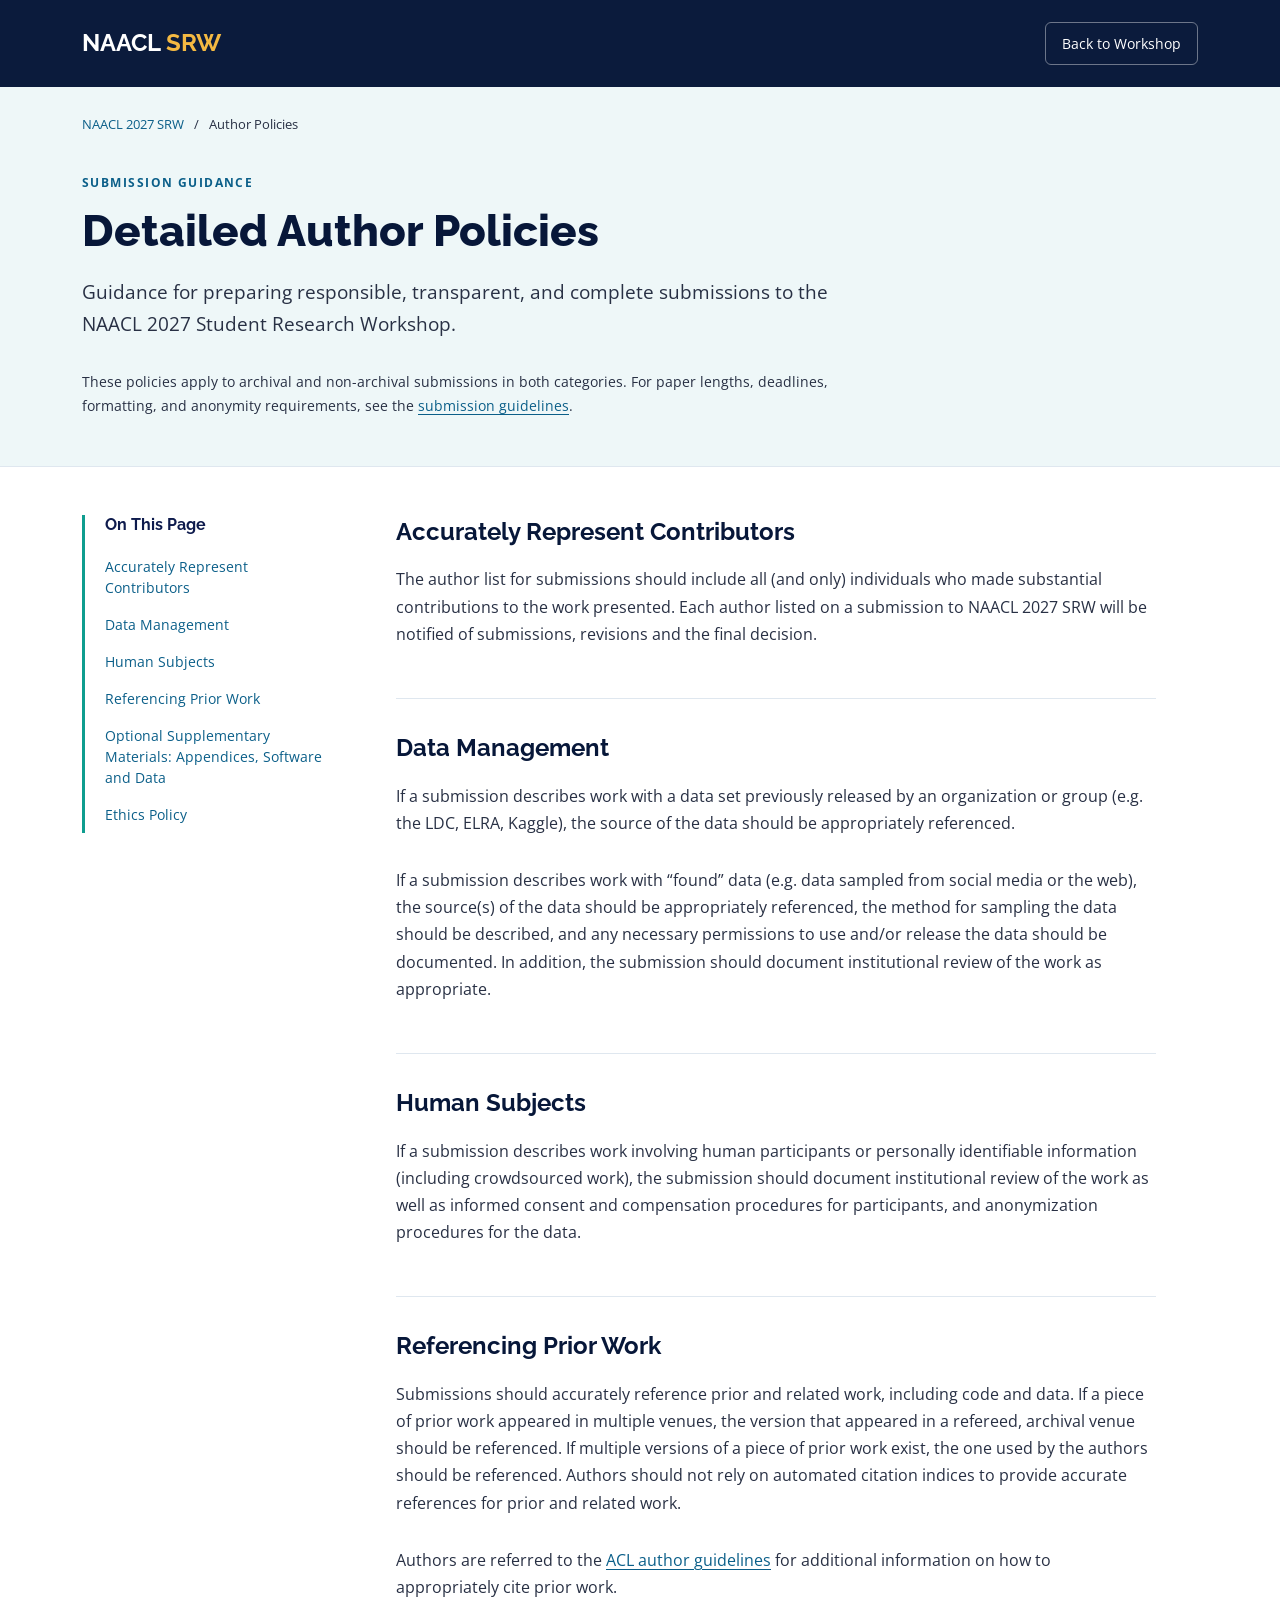
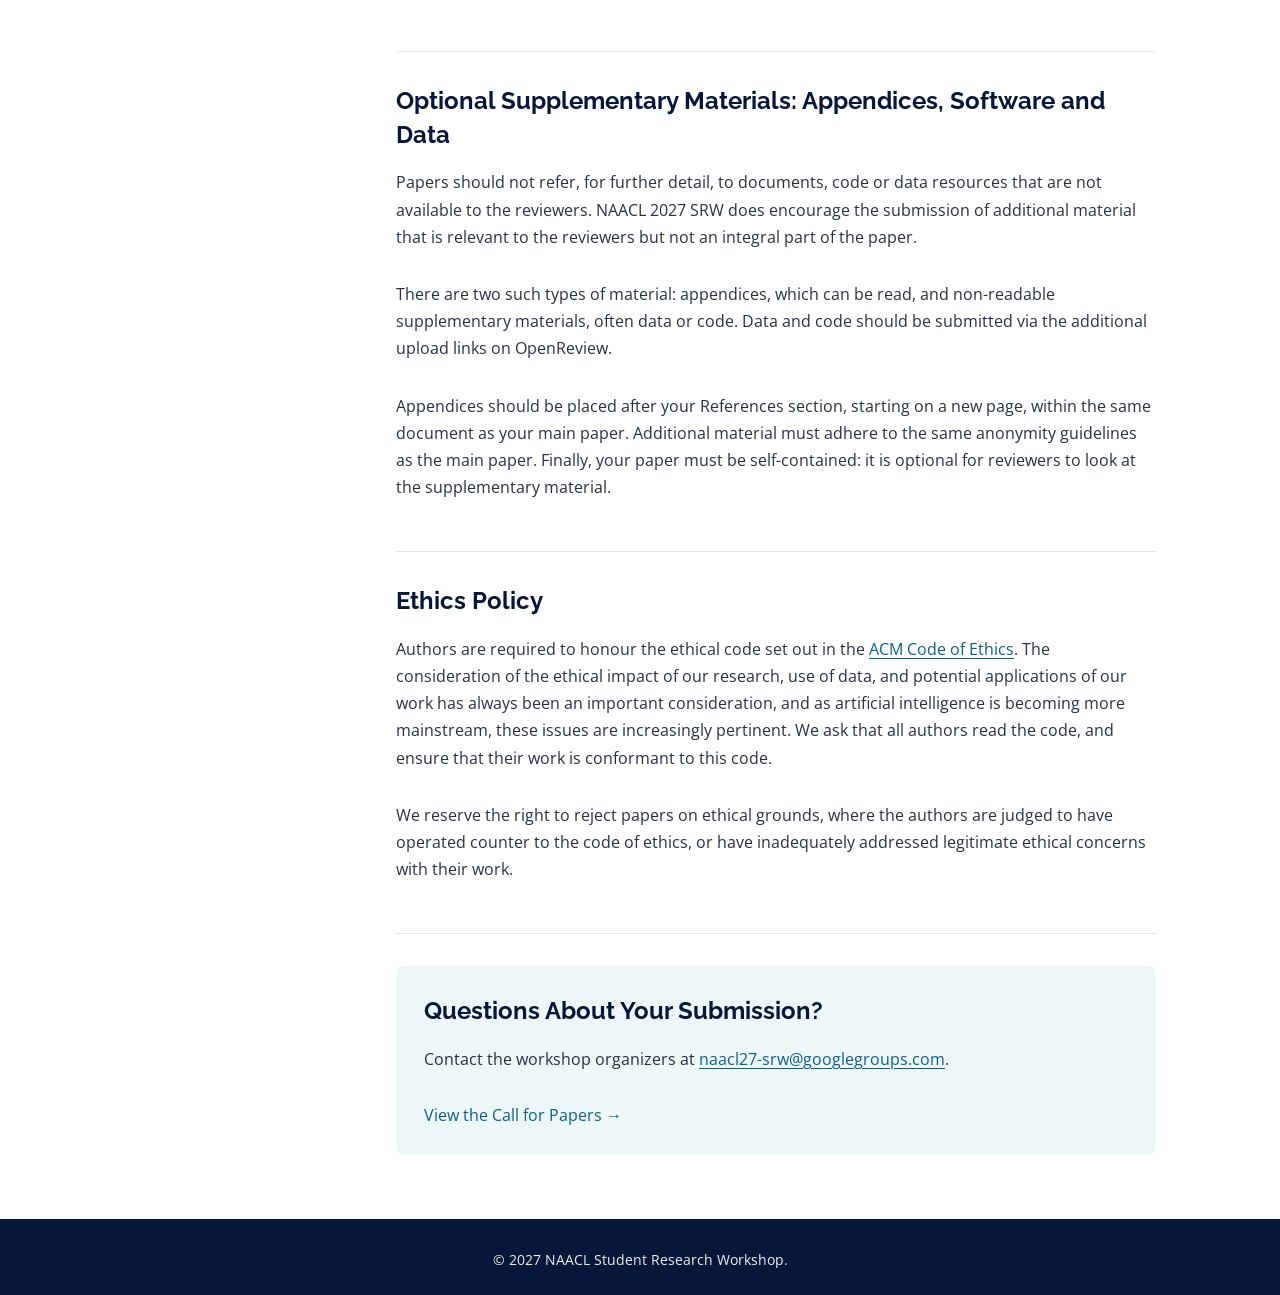
==== author-guidelines.html @ 08ff31d0 "new page updated" ====
<!DOCTYPE html>
<html lang="en">
<head>
  <meta charset="utf-8">
  <meta name="viewport" content="width=device-width, initial-scale=1.0">
  <title>Detailed Author Policies | NAACL 2027 SRW</title>
  <meta name="description" content="NAACL 2027 Student Research Workshop author policies for contributors, data, human subjects, citations, supplementary materials, and research ethics.">
  <link href="assets/img/others/acl.png" rel="icon">
  <link href="https://fonts.googleapis.com/css?family=Open+Sans:400,600,700|Raleway:400,500,600,700,800" rel="stylesheet">
  <link href="assets/vendor/bootstrap/css/bootstrap.min.css" rel="stylesheet">
  <link href="assets/css/style.css" rel="stylesheet">
</head>
<body class="author-policy-page">
  <a class="policy-skip-link" href="#policy-content">Skip to author policies</a>
  <header id="header" class="header-inner">
    <div class="container policy-header-content">
      <div id="logo">
        <h1><a href="index.html">NAACL<span> SRW</span></a></h1>
      </div>
      <a class="policy-back-link" href="index.html#author-guidelines">Back to Workshop</a>
    </div>
  </header>

  <main id="main">
    <div class="policy-page-intro">
      <div class="container">
        <nav class="policy-breadcrumb" aria-label="Breadcrumb">
          <a href="index.html">NAACL 2027 SRW</a><span aria-hidden="true">/</span><span aria-current="page">Author Policies</span>
        </nav>
        <p class="policy-eyebrow">Submission Guidance</p>
        <h1>Detailed Author Policies</h1>
        <p class="policy-intro-copy">Guidance for preparing responsible, transparent, and complete submissions to the NAACL 2027 Student Research Workshop.</p>
        <p class="policy-scope">These policies apply to archival and non-archival submissions in both categories. For paper lengths, deadlines, formatting, and anonymity requirements, see the <a href="index.html#author-guidelines">submission guidelines</a>.</p>
      </div>
    </div>

    <div class="container policy-page-layout">
      <aside class="policy-contents" aria-label="Page contents">
        <nav aria-labelledby="policy-contents-heading">
          <h2 id="policy-contents-heading">On This Page</h2>
            <a href="#accurately-represent-contributors">Accurately Represent Contributors</a>
            <a href="#data-management">Data Management</a>
            <a href="#human-subjects">Human Subjects</a>
            <a href="#referencing-prior-work">Referencing Prior Work</a>
            <a href="#optional-supplementary-materials-appendices-software-and-data">Optional Supplementary Materials: Appendices, Software and Data</a>
            <a href="#ethics-policy">Ethics Policy</a>
        </nav>
      </aside>
      <div id="policy-content" class="policy-content" tabindex="-1">
          <section id="accurately-represent-contributors" class="author-policy-section" aria-labelledby="accurately-represent-contributors-heading">
            <h2 id="accurately-represent-contributors-heading">Accurately Represent Contributors</h2>
            <p>The author list for submissions should include all (and only) individuals who made substantial contributions to the work presented. Each author listed on a submission to NAACL 2027 SRW will be notified of submissions, revisions and the final decision.</p>
          </section>

          <section id="data-management" class="author-policy-section" aria-labelledby="data-management-heading">
            <h2 id="data-management-heading">Data Management</h2>
            <p>If a submission describes work with a data set previously released by an organization or group (e.g. the LDC, ELRA, Kaggle), the source of the data should be appropriately referenced.</p>

            <p>If a submission describes work with “found” data (e.g. data sampled from social media or the web), the source(s) of the data should be appropriately referenced, the method for sampling the data should be described, and any necessary permissions to use and/or release the data should be documented. In addition, the submission should document institutional review of the work as appropriate.</p>
          </section>

          <section id="human-subjects" class="author-policy-section" aria-labelledby="human-subjects-heading">
            <h2 id="human-subjects-heading">Human Subjects</h2>
            <p>If a submission describes work involving human participants or personally identifiable information (including crowdsourced work), the submission should document institutional review of the work as well as informed consent and compensation procedures for participants, and anonymization procedures for the data.</p>
          </section>

          <section id="referencing-prior-work" class="author-policy-section" aria-labelledby="referencing-prior-work-heading">
            <h2 id="referencing-prior-work-heading">Referencing Prior Work</h2>
            <p>Submissions should accurately reference prior and related work, including code and data. If a piece of prior work appeared in multiple venues, the version that appeared in a refereed, archival venue should be referenced. If multiple versions of a piece of prior work exist, the one used by the authors should be referenced. Authors should not rely on automated citation indices to provide accurate references for prior and related work.</p>

            <p>Authors are referred to the <a href="https://www.aclweb.org/adminwiki/index.php?title=ACL_Author_Guidelines" target="_blank" rel="noopener noreferrer">ACL author guidelines</a>  for additional information on how to appropriately cite prior work.</p>
          </section>

          <section id="optional-supplementary-materials-appendices-software-and-data" class="author-policy-section" aria-labelledby="optional-supplementary-materials-appendices-software-and-data-heading">
            <h2 id="optional-supplementary-materials-appendices-software-and-data-heading">Optional Supplementary Materials: Appendices, Software and Data</h2>
            <p>Papers should not refer, for further detail, to documents, code or data resources that are not available to the reviewers. NAACL 2027 SRW does encourage the submission of additional material that is relevant to the reviewers but not an integral part of the paper.</p>
            <p>There are two such types of material: appendices, which can be read, and non-readable supplementary materials, often data or code. Data and code should be submitted via the additional upload links on OpenReview.</p>
            <p>Appendices should be placed after your References section, starting on a new page, within the same document as your main paper. Additional material must adhere to the same anonymity guidelines as the main paper. Finally, your paper must be self-contained: it is optional for reviewers to look at the supplementary material.</p>
          </section>

          <section id="ethics-policy" class="author-policy-section" aria-labelledby="ethics-policy-heading">
            <h2 id="ethics-policy-heading">Ethics Policy</h2>
            <p>Authors are required to honour the ethical code set out in the <a href="https://www.acm.org/code-of-ethics" target="_blank" rel="noopener noreferrer">ACM Code of Ethics</a>. The consideration of the ethical impact of our research, use of data, and potential applications of our work has always been an important consideration, and as artificial intelligence is becoming more mainstream, these issues are increasingly pertinent. We ask that all authors read the code, and ensure that their work is conformant to this code.</p>
            <p>We reserve the right to reject papers on ethical grounds, where the authors are judged to have operated counter to the code of ethics, or have inadequately addressed legitimate ethical concerns with their work.</p>
          </section>
        <div class="policy-help">
          <h2>Questions About Your Submission?</h2>
          <p>Contact the workshop organizers at <a href="mailto:naacl27-srw@googlegroups.com">naacl27-srw@googlegroups.com</a>.</p>
          <a href="index.html#cfp">View the Call for Papers &rarr;</a>
        </div>
      </div>
    </div>
  </main>

  <footer id="footer">
    <div class="container">
      <div class="copyright">&copy; 2027 NAACL Student Research Workshop.</div>
    </div>
  </footer>
  <!-- Reused author-policy text: see THIRD_PARTY_NOTICES.md for source and MIT license. -->
</body>
</html>
---- assets/css/style.css ----
/**
* Template Name: TheEvent
* Updated: Sep 18 2023 with Bootstrap v5.3.2
* Template URL: https://bootstrapmade.com/theevent-conference-event-bootstrap-template/
* Author: BootstrapMade.com
* License: https://bootstrapmade.com/license/
*/

/*--------------------------------------------------------------
# General
--------------------------------------------------------------*/
body {
  background: #fff;
  color: #2f3138;
  font-family: "Open Sans", sans-serif;
}

a {
  color: #f82249;
  text-decoration: none;
  transition: 0.5s;
}

a:hover,
a:active,
a:focus {
  color: #f8234a;
  outline: none;
  text-decoration: none;
}

p {
  font-size: 16px;
  padding: 0;
  margin: 0 0 30px 0;
}

h1,
h2,
h3,
h4,
h5,
h6 {
  font-family: "Raleway", sans-serif;
  font-weight: 400;
  margin: 0 0 20px 0;
  padding: 0;
  color: #0e1b4d;
}

.main-page {
  margin-top: 70px;
}

/* Prelaoder */
#preloader {
  position: fixed;
  left: 0;
  top: 0;
  z-index: 999;
  width: 100%;
  height: 100%;
  overflow: visible;
  background: #fff url("../img/preloader.svg") no-repeat center center;
}

/*--------------------------------------------------------------
# Back to top button
--------------------------------------------------------------*/
.back-to-top {
  position: fixed;
  visibility: hidden;
  opacity: 0;
  right: 15px;
  bottom: 15px;
  z-index: 996;
  background: #f82249;
  width: 40px;
  height: 40px;
  border-radius: 50px;
  transition: all 0.4s;
}

.back-to-top i {
  font-size: 28px;
  color: #fff;
  line-height: 0;
}

.back-to-top:hover {
  background: #f94a6a;
  color: #fff;
}

.back-to-top.active {
  visibility: visible;
  opacity: 1;
}

/* Sections Header
--------------------------------*/
.section-header {
  margin-bottom: 60px;
  position: relative;
  padding-bottom: 20px;
}

.section-header::before {
  content: "";
  position: absolute;
  display: block;
  width: 60px;
  height: 5px;
  background: #f82249;
  bottom: 0;
  left: calc(50% - 25px);
}

.section-header h2 {
  font-size: 36px;
  text-transform: uppercase;
  text-align: center;
  font-weight: 700;
  margin-bottom: 10px;
}

.section-header p {
  text-align: center;
  padding: 0;
  margin: 0;
  font-size: 18px;
  font-weight: 500;
  color: #9195a2;
}

.section-with-bg {
  background-color: #f6f7fd;
}

/*--------------------------------------------------------------
# Header
--------------------------------------------------------------*/
#header {
  height: 90px;
  position: fixed;
  left: 0;
  top: 0;
  right: 0;
  transition: all 0.5s;
  z-index: 997;
}

#header.header-scrolled,
#header.header-inner {
  background: rgba(6, 12, 34, 0.98);
  height: 70px;
}

#header #logo h1 {
  font-size: 36px;
  margin: 0;
  font-family: "Raleway", sans-serif;
  font-weight: 700;
  letter-spacing: 3px;
  text-transform: uppercase;
}

#header #logo h1 span {
  color: #f82249;
}

#header #logo h1 a,
#header #logo h1 a:hover {
  color: #fff;
}

#header #logo img {
  padding: 0;
  margin: 0;
  max-height: 40px;
}

@media (max-width: 992px) {
  #header #logo img {
    max-height: 30px;
  }
}

/*--------------------------------------------------------------
# Buy Tickets
--------------------------------------------------------------*/
.buy-tickets {
  color: #fff;
  background: #f82249;
  padding: 7px 22px;
  margin: 0 0 0 15px;
  border-radius: 50px;
  border: 2px solid #f82249;
  transition: all ease-in-out 0.3s;
  font-weight: 500;
  line-height: 1;
  font-size: 13px;
  white-space: nowrap;
}

.buy-tickets:hover {
  background: none;
  color: #fff;
}

.buy-tickets:focus {
  color: #fff;
}

@media (max-width: 992px) {
  .buy-tickets {
    margin: 0 15px 0 0;
  }
}

/*--------------------------------------------------------------
# Navigation Menu
--------------------------------------------------------------*/
/**
* Desktop Navigation 
*/
.navbar {
  padding: 0;
}

.navbar ul {
  margin: 0;
  padding: 0;
  display: flex;
  list-style: none;
  align-items: center;
}

.navbar li {
  position: relative;
}

.navbar>ul>li {
  white-space: nowrap;
  padding: 10px 0 10px 12px;
}

.navbar a,
.navbar a:focus {
  display: flex;
  align-items: center;
  justify-content: space-between;
  color: rgba(202, 206, 221, 0.8);
  font-family: "Raleway", sans-serif;
  font-weight: 600;
  font-size: 14px;
  white-space: nowrap;
  transition: 0.3s;
  position: relative;
  padding: 6px 4px;
}

.navbar a i,
.navbar a:focus i {
  font-size: 12px;
  line-height: 0;
  margin-left: 5px;
}

.navbar>ul>li>a:before {
  content: "";
  position: absolute;
  width: 0;
  height: 2px;
  bottom: -6px;
  left: 0;
  background-color: #f82249;
  visibility: hidden;
  transition: all 0.3s ease-in-out 0s;
}

.navbar a:hover:before,
.navbar li:hover>a:before,
.navbar .active:before {
  visibility: visible;
  width: 100%;
}

.navbar a:hover,
.navbar .active,
.navbar .active:focus,
.navbar li:hover>a {
  color: #fff;
}

.navbar .dropdown ul {
  display: block;
  position: absolute;
  left: 12px;
  top: calc(100% + 30px);
  margin: 0;
  padding: 10px 0;
  z-index: 99;
  opacity: 0;
  visibility: hidden;
  background: #fff;
  box-shadow: 0px 0px 30px rgba(127, 137, 161, 0.25);
  transition: 0.3s;
}

.navbar .dropdown ul li {
  min-width: 200px;
}

.navbar .dropdown ul a {
  padding: 10px 20px;
  font-size: 14px;
  text-transform: none;
  color: #060c22;
}

.navbar .dropdown ul a i {
  font-size: 12px;
}

.navbar .dropdown ul a:hover,
.navbar .dropdown ul .active:hover,
.navbar .dropdown ul li:hover>a {
  color: #f82249;
}

.navbar .dropdown:hover>ul {
  opacity: 1;
  top: 100%;
  visibility: visible;
}

.navbar .dropdown .dropdown ul {
  top: 0;
  left: calc(100% - 30px);
  visibility: hidden;
}

.navbar .dropdown .dropdown:hover>ul {
  opacity: 1;
  top: 0;
  left: 100%;
  visibility: visible;
}

@media (max-width: 1366px) {
  .navbar .dropdown .dropdown ul {
    left: -90%;
  }

  .navbar .dropdown .dropdown:hover>ul {
    left: -100%;
  }
}

/**
* Mobile Navigation 
*/
.mobile-nav-toggle {
  color: #fff;
  font-size: 28px;
  cursor: pointer;
  display: none;
  line-height: 0;
  transition: 0.5s;
}

@media (max-width: 991px) {
  .mobile-nav-toggle {
    display: block;
  }

  .navbar ul {
    display: none;
  }
}

.navbar-mobile {
  position: fixed;
  overflow: hidden;
  top: 0;
  right: 0;
  left: 0;
  bottom: 0;
  background: rgba(0, 0, 0, 0.9);
  transition: 0.3s;
  z-index: 999;
}

.navbar-mobile .mobile-nav-toggle {
  position: absolute;
  top: 15px;
  right: 15px;
}

.navbar-mobile ul {
  display: block;
  position: absolute;
  top: 55px;
  right: 15px;
  bottom: 15px;
  left: 15px;
  padding: 10px 0;
  background-color: #fff;
  overflow-y: auto;
  transition: 0.3s;
}

.navbar-mobile>ul>li {
  padding: 0;
}

.navbar-mobile a:hover:before,
.navbar-mobile li:hover>a:before,
.navbar-mobile .active:before {
  visibility: hidden;
}

.navbar-mobile a,
.navbar-mobile a:focus {
  padding: 10px 20px;
  font-size: 15px;
  color: #060c22;
}

.navbar-mobile a:hover,
.navbar-mobile .active,
.navbar-mobile li:hover>a {
  color: #f82249;
}

.navbar-mobile .getstarted,
.navbar-mobile .getstarted:focus {
  margin: 15px;
}

.navbar-mobile .dropdown ul {
  position: static;
  display: none;
  margin: 10px 20px;
  padding: 10px 0;
  z-index: 99;
  opacity: 1;
  visibility: visible;
  background: #fff;
  box-shadow: 0px 0px 30px rgba(127, 137, 161, 0.25);
}

.navbar-mobile .dropdown ul li {
  min-width: 200px;
}

.navbar-mobile .dropdown ul a {
  padding: 10px 20px;
}

.navbar-mobile .dropdown ul a i {
  font-size: 12px;
}

.navbar-mobile .dropdown ul a:hover,
.navbar-mobile .dropdown ul .active:hover,
.navbar-mobile .dropdown ul li:hover>a {
  color: #f82249;
}

.navbar-mobile .dropdown>.dropdown-active {
  display: block;
}

/*--------------------------------------------------------------
# Hero Section
--------------------------------------------------------------*/
#hero {
  width: 100%;
  height: 100vh;
  background: url(../img/background_san_fancisco.jpg) center center;
  background-size: cover;
  overflow: hidden;
  position: relative;
}

@media (min-width: 1024px) {
  #hero {
    background-attachment: fixed;
  }
}

#hero:before {
  content: "";
  background: rgba(6, 12, 34, 0.8);
  position: absolute;
  bottom: 0;
  top: 0;
  left: 0;
  right: 0;
}

#hero .hero-container {
  position: absolute;
  bottom: 0;
  left: 0;
  top: 90px;
  right: 0;
  display: flex;
  justify-content: center;
  align-items: center;
  flex-direction: column;
  text-align: center;
  padding: 0 15px;
}

@media (max-width: 991px) {
  #hero .hero-container {
    top: 70px;
  }
}

#hero h1 {
  color: #fff;
  font-family: "Raleway", sans-serif;
  font-size: 56px;
  font-weight: 600;
  text-transform: uppercase;
}

#hero h1 span {
  color: #f82249;
}

@media (max-width: 991px) {
  #hero h1 {
    font-size: 34px;
  }
}

#hero p {
  color: #ebebeb;
  font-weight: 700;
  font-size: 20px;
}

@media (max-width: 991px) {
  #hero p {
    font-size: 16px;
  }
}

#hero .play-btn {
  width: 94px;
  height: 94px;
  background: radial-gradient(#f82249 50%, rgba(101, 111, 150, 0.15) 52%);
  border-radius: 50%;
  display: block;
  position: relative;
  overflow: hidden;
}

#hero .play-btn::after {
  content: "";
  position: absolute;
  left: 50%;
  top: 50%;
  transform: translateX(-40%) translateY(-50%);
  width: 0;
  height: 0;
  border-top: 10px solid transparent;
  border-bottom: 10px solid transparent;
  border-left: 15px solid #fff;
  z-index: 100;
  transition: all 400ms cubic-bezier(0.55, 0.055, 0.675, 0.19);
}

#hero .play-btn:before {
  content: "";
  position: absolute;
  width: 120px;
  height: 120px;
  animation-delay: 0s;
  animation: pulsate-btn 2s;
  animation-direction: forwards;
  animation-iteration-count: infinite;
  animation-timing-function: steps;
  opacity: 1;
  border-radius: 50%;
  border: 2px solid rgba(163, 163, 163, 0.4);
  top: -15%;
  left: -15%;
  background: rgba(198, 16, 0, 0);
}

#hero .play-btn:hover::after {
  border-left: 15px solid #f82249;
  transform: scale(20);
}

#hero .play-btn:hover::before {
  content: "";
  position: absolute;
  left: 50%;
  top: 50%;
  transform: translateX(-40%) translateY(-50%);
  width: 0;
  height: 0;
  border: none;
  border-top: 10px solid transparent;
  border-bottom: 10px solid transparent;
  border-left: 15px solid #fff;
  z-index: 200;
  animation: none;
  border-radius: 0;
}

#hero .about-btn {
  font-family: "Raleway", sans-serif;
  font-weight: 500;
  font-size: 14px;
  letter-spacing: 1px;
  display: inline-block;
  padding: 12px 32px;
  border-radius: 50px;
  transition: 0.5s;
  line-height: 1;
  margin: 10px;
  color: #fff;
  animation-delay: 0.8s;
  border: 2px solid #f82249;
}

#hero .about-btn:hover {
  background: #f82249;
  color: #fff;
}

@keyframes pulsate-btn {
  0% {
    transform: scale(0.6, 0.6);
    opacity: 1;
  }

  100% {
    transform: scale(1, 1);
    opacity: 0;
  }
}

/*--------------------------------------------------------------
# About Section
--------------------------------------------------------------*/
#about {
  background: url("../img/about-bg.jpg");
  background-size: cover;
  overflow: hidden;
  position: relative;
  color: #fff;
  padding: 60px 0 40px 0;
}

@media (min-width: 1024px) {
  #about {
    background-attachment: fixed;
  }
}

#about:before {
  content: "";
  background: rgba(13, 20, 41, 0.8);
  position: absolute;
  bottom: 0;
  top: 0;
  left: 0;
  right: 0;
}

#about h2 {
  font-size: 36px;
  font-weight: bold;
  margin-bottom: 10px;
  color: #fff;
}

#about h3 {
  font-size: 18px;
  font-weight: bold;
  text-transform: uppercase;
  margin-bottom: 10px;
  color: #fff;
}

#about p {
  font-size: 16px;
  margin-bottom: 20px;
  color: #fff;
}

/*--------------------------------------------------------------
# cfp Section
--------------------------------------------------------------*/
#cfp {
  padding: 60px 0 30px 0;
}

#organizers {
  padding: 60px 0 30px 0;
}

#organizers .speaker {
  position: relative;
  overflow: hidden;
  margin-bottom: 30px;
}

#organizers .speaker .details {
  background: rgba(6, 12, 34, 0.76);
  position: absolute;
  left: 0;
  bottom: -40px;
  right: 0;
  text-align: center;
  padding-top: 10px;
  transition: all 300ms cubic-bezier(0.645, 0.045, 0.355, 1);
}

#organizers .speaker .details h3 {
  color: #fff;
  font-size: 22px;
  font-weight: 600;
  margin-bottom: 5px;
}

#organizers .speaker .details p {
  color: #fff;
  font-size: 15px;
  margin-bottom: 10px;
  font-style: italic;
}

#organizers .speaker .details .social {
  height: 40px;
}

#organizers .speaker .details .social i {
  line-height: 0;
  margin: 0 2px;
}

#organizers .speaker .details a {
  color: #fff;
}

#organizers .speaker .details a:hover {
  color: #f82249;
}

#organizers .speaker:hover .details {
  bottom: 0;
}

#organizers-details {
  padding: 60px 0;
}

#organizers-details .details h2 {
  color: #112363;
  font-size: 28px;
  font-weight: 700;
  margin-bottom: 10px;
}

#organizers-details .details .social {
  margin-bottom: 15px;
}

#organizers-details .details .social a {
  background: #e9edfb;
  color: #112363;
  line-height: 1;
  display: inline-block;
  text-align: center;
  border-radius: 50%;
  width: 36px;
  height: 36px;
  display: inline-flex;
  align-items: center;
  justify-content: center;
}

#organizers-details .details .social a:hover {
  background: #f82249;
  color: #fff;
}

#organizers-details .details .social a i {
  font-size: 16px;
  line-height: 0;
}

#organizers-details .details p {
  color: #112363;
  font-size: 15px;
  margin-bottom: 10px;
}
/*--------------------------------------------------------------
# Speakers Section
--------------------------------------------------------------*/
#speakers {
  padding: 60px 0 30px 0;
}

#speakers .speaker {
  position: relative;
  overflow: hidden;
  margin-bottom: 30px;
}

#speakers .speaker .details {
  background: rgba(6, 12, 34, 0.76);
  position: absolute;
  left: 0;
  bottom: -40px;
  right: 0;
  text-align: center;
  padding-top: 10px;
  transition: all 300ms cubic-bezier(0.645, 0.045, 0.355, 1);
}

#speakers .speaker .details h3 {
  color: #fff;
  font-size: 22px;
  font-weight: 600;
  margin-bottom: 5px;
}

#speakers .speaker .details p {
  color: #fff;
  font-size: 15px;
  margin-bottom: 10px;
  font-style: italic;
}

#speakers .speaker .details .social {
  height: 40px;
}

#speakers .speaker .details .social i {
  line-height: 0;
  margin: 0 2px;
}

#speakers .speaker .details a {
  color: #fff;
}

#speakers .speaker .details a:hover {
  color: #f82249;
}

#speakers .speaker:hover .details {
  bottom: 0;
}

#speakers-details {
  padding: 60px 0;
}

#speakers-details .details h2 {
  color: #112363;
  font-size: 28px;
  font-weight: 700;
  margin-bottom: 10px;
}

#speakers-details .details .social {
  margin-bottom: 15px;
}

#speakers-details .details .social a {
  background: #e9edfb;
  color: #112363;
  line-height: 1;
  display: inline-block;
  text-align: center;
  border-radius: 50%;
  width: 36px;
  height: 36px;
  display: inline-flex;
  align-items: center;
  justify-content: center;
}

#speakers-details .details .social a:hover {
  background: #f82249;
  color: #fff;
}

#speakers-details .details .social a i {
  font-size: 16px;
  line-height: 0;
}

#speakers-details .details p {
  color: #112363;
  font-size: 15px;
  margin-bottom: 10px;
}

/*--------------------------------------------------------------
# Schedule Section
--------------------------------------------------------------*/
#schedule {
  padding: 60px 0 60px 0;
}

#schedule .nav-tabs {
  text-align: center;
  margin: auto;
  display: block;
  border-bottom: 0;
  margin-bottom: 30px;
}

#schedule .nav-tabs li {
  display: inline-block;
  margin-bottom: 0;
}

#schedule .nav-tabs a {
  border: none;
  border-radius: 50px;
  font-weight: 600;
  background-color: #0e1b4d;
  color: #fff;
  padding: 10px 100px;
}

@media (max-width: 991px) {
  #schedule .nav-tabs a {
    padding: 8px 60px;
  }
}

@media (max-width: 767px) {
  #schedule .nav-tabs a {
    padding: 8px 50px;
  }
}

@media (max-width: 480px) {
  #schedule .nav-tabs a {
    padding: 8px 30px;
  }
}

#schedule .nav-tabs a.active {
  background-color: #f82249;
  color: #fff;
}

#schedule .sub-heading {
  text-align: center;
  font-size: 18px;
  font-style: italic;
  margin: 0 auto 30px auto;
}

@media (min-width: 991px) {
  #schedule .sub-heading {
    width: 75%;
  }
}

#schedule .tab-pane {
  transition: ease-in-out 0.2s;
}

#schedule .schedule-item {
  border-bottom: 1px solid #cad4f6;
  padding-top: 15px;
  padding-bottom: 15px;
  transition: background-color ease-in-out 0.3s;
}

#schedule .schedule-item:hover {
  background-color: #fff;
}

#schedule .schedule-item time {
  padding-bottom: 5px;
  display: inline-block;
}

#schedule .schedule-item .speaker {
  width: 60px;
  height: 60px;
  overflow: hidden;
  border-radius: 50%;
  float: left;
  margin: 0 10px 10px 0;
}

#schedule .schedule-item .speaker img {
  height: 100%;
  transform: translateX(-50%);
  margin-left: 50%;
  transition: all ease-in-out 0.3s;
}

#schedule .schedule-item h4 {
  font-size: 18px;
  font-weight: 600;
  margin-bottom: 5px;
}

#schedule .schedule-item h4 span {
  font-style: italic;
  color: #19328e;
  font-weight: normal;
  font-size: 16px;
}

#schedule .schedule-item p {
  font-style: italic;
  color: #152b79;
  margin-bottom: 0;
}

/*--------------------------------------------------------------
# Venue Section
--------------------------------------------------------------*/
#venue {
  padding: 60px 0;
}

#venue .container-fluid {
  margin-bottom: 3px;
}

#venue .venue-map iframe {
  width: 100%;
  height: 100%;
  min-height: 300px;
}

#venue .venue-info {
  background: url("../img/venue-info-bg.jpg") top center no-repeat;
  background-size: cover;
  position: relative;
  padding-top: 60px;
  padding-bottom: 60px;
}

#venue .venue-info:before {
  content: "";
  background: rgba(13, 20, 41, 0.8);
  position: absolute;
  bottom: 0;
  top: 0;
  left: 0;
  right: 0;
}

#venue .venue-info h3 {
  font-size: 36px;
  font-weight: 700;
  color: #fff;
}

@media (max-width: 574px) {
  #venue .venue-info h3 {
    font-size: 24px;
  }
}

#venue .venue-info p {
  color: #fff;
  margin-bottom: 0;
}

#venue .venue-gallery-container {
  padding-right: 12px;
}

#venue .venue-gallery {
  overflow: hidden;
  border-right: 3px solid #fff;
  border-bottom: 3px solid #fff;
}

#venue .venue-gallery img {
  transition: all ease-in-out 0.4s;
}

#venue .venue-gallery:hover img {
  transform: scale(1.1);
}

/*--------------------------------------------------------------
# Hotels Section
--------------------------------------------------------------*/
#hotels {
  padding: 60px 0;
}

#hotels .hotel {
  border: 1px solid #e0e5fa;
  background: #fff;
  margin-bottom: 30px;
}

#hotels .hotel:hover .hotel-img img {
  transform: scale(1.1);
}

#hotels .hotel-img {
  overflow: hidden;
  margin-bottom: 15px;
}

#hotels .hotel-img img {
  transition: 0.3s ease-in-out;
}

#hotels h3 {
  font-weight: 600;
  font-size: 20px;
  margin-bottom: 5px;
  padding: 0 20px;
}

#hotels a {
  color: #152b79;
}

#hotels a:hover {
  color: #f82249;
}

#hotels .stars {
  padding: 0 20px;
  margin-bottom: 5px;
}

#hotels .stars i {
  color: rgb(255, 195, 29);
}

#hotels p {
  padding: 0 20px;
  margin-bottom: 20px;
  color: #060c22;
  font-style: italic;
  font-size: 15px;
}

/*--------------------------------------------------------------
# Gallery Section
--------------------------------------------------------------*/
#gallery {
  padding: 60px;
  overflow: hidden;
}

#gallery .swiper-pagination {
  margin-top: 20px;
  position: relative;
}

#gallery .swiper-pagination .swiper-pagination-bullet {
  width: 12px;
  height: 12px;
  background-color: #fff;
  opacity: 1;
  border: 1px solid #f82249;
}

#gallery .swiper-pagination .swiper-pagination-bullet-active {
  background-color: #f82249;
}

#gallery .swiper-slide-active {
  text-align: center;
}

@media (min-width: 992px) {
  #gallery .swiper-wrapper {
    padding: 40px 0;
  }

  #gallery .swiper-slide-active {
    border: 5px solid #f82249;
    padding: 4px;
    background: #fff;
    z-index: 1;
    transform: scale(1.15);
    margin-top: 6px;
  }
}

/*--------------------------------------------------------------
# Sponsors Section
--------------------------------------------------------------*/
#supporters {
  padding: 60px 0;
}

#supporters .supporters-wrap {
  border-top: 1px solid #e0e5fa;
  border-left: 1px solid #e0e5fa;
  margin-bottom: 30px;
}

#supporters .supporter-logo {
  padding: 30px;
  display: flex;
  justify-content: center;
  align-items: center;
  border-right: 1px solid #e0e5fa;
  border-bottom: 1px solid #e0e5fa;
  overflow: hidden;
  background: rgba(255, 255, 255, 0.5);
  height: 160px;
}

#supporters .supporter-logo:hover img {
  transform: scale(1.2);
}

#supporters img {
  transition: all 0.4s ease-in-out;
}

/*--------------------------------------------------------------
# F.A.Q Section
--------------------------------------------------------------*/
#faq {
  padding: 60px 0;
}

#faq .faq-list {
  padding: 0;
  list-style: none;
}

#faq .faq-list li {
  border-bottom: 1px solid #e9eaed;
  margin-bottom: 20px;
  padding-bottom: 20px;
}

#faq .faq-list .question {
  display: block;
  position: relative;
  font-family: #f82249;
  font-size: 18px;
  line-height: 24px;
  font-weight: 400;
  padding-left: 25px;
  cursor: pointer;
  color: #e0072f;
  transition: 0.3s;
}

#faq .faq-list i {
  font-size: 16px;
  position: absolute;
  left: 0;
  top: -2px;
}

#faq .faq-list p {
  margin-bottom: 0;
  padding: 10px 0 0 25px;
}

#faq .faq-list .icon-show {
  display: none;
}

#faq .faq-list .collapsed {
  color: black;
}

#faq .faq-list .collapsed:hover {
  color: #f82249;
}

#faq .faq-list .collapsed .icon-show {
  display: inline-block;
  transition: 0.6s;
}

#faq .faq-list .collapsed .icon-close {
  display: none;
  transition: 0.6s;
}

/*--------------------------------------------------------------
# Subscribe Section
--------------------------------------------------------------*/
#subscribe {
  padding: 60px;
  background: url(../img/subscribe-bg.jpg) center center no-repeat;
  background-size: cover;
  overflow: hidden;
  position: relative;
}

#subscribe:before {
  content: "";
  background: rgba(6, 12, 34, 0.6);
  position: absolute;
  bottom: 0;
  top: 0;
  left: 0;
  right: 0;
}

@media (min-width: 1024px) {
  #subscribe {
    background-attachment: fixed;
  }
}

#subscribe .section-header h2,
#subscribe p {
  color: #fff;
}

#subscribe input {
  background: #fff;
  color: #060c22;
  border: 0;
  outline: none;
  margin: 0;
  padding: 9px 20px;
  border-radius: 50px;
  font-size: 14px;
}

@media (min-width: 767px) {
  #subscribe input {
    min-width: 400px;
  }
}

#subscribe button {
  border: 0;
  padding: 9px 25px;
  cursor: pointer;
  background: #f82249;
  color: #fff;
  transition: all 0.3s ease;
  outline: none;
  font-size: 14px;
  border-radius: 50px;
}

#subscribe button:hover {
  background: #e0072f;
}

@media (max-width: 460px) {
  #subscribe button {
    margin-top: 10px;
  }
}

/*--------------------------------------------------------------
# Buy Tickets Section
--------------------------------------------------------------*/
#buy-tickets {
  padding: 60px 0;
}

#buy-tickets .card {
  border: none;
  border-radius: 5px;
  transition: all 0.3s ease-in-out;
  box-shadow: 0 10px 25px 0 rgba(6, 12, 34, 0.1);
}

#buy-tickets .card:hover {
  box-shadow: 0 10px 35px 0 rgba(6, 12, 34, 0.2);
}

#buy-tickets .card hr {
  margin: 25px 0;
}

#buy-tickets .card .card-title {
  margin: 10px 0;
  font-size: 14px;
  letter-spacing: 1px;
  font-weight: bold;
}

#buy-tickets .card .card-price {
  font-size: 48px;
  margin: 0;
}

#buy-tickets .card ul li {
  margin-bottom: 20px;
}

#buy-tickets .card .text-muted {
  opacity: 0.7;
}

#buy-tickets .card .btn {
  font-size: 15px;
  border-radius: 50px;
  padding: 10px 40px;
  transition: all 0.2s;
  background-color: #f82249;
  border: 0;
  color: #fff;
}

#buy-tickets .card .btn:hover {
  background-color: #e0072f;
}

#buy-tickets #buy-ticket-modal input,
#buy-tickets #buy-ticket-modal select {
  border-radius: 0;
}

#buy-tickets #buy-ticket-modal .btn {
  font-size: 15px;
  border-radius: 50px;
  padding: 10px 40px;
  transition: all 0.2s;
  background-color: #f82249;
  border: 0;
  color: #fff;
}

#buy-tickets #buy-ticket-modal .btn:hover {
  background-color: #e0072f;
}

/*--------------------------------------------------------------
# Contact Section
--------------------------------------------------------------*/
#contact {
  padding: 60px 0;
}

#contact .contact-info {
  margin-bottom: 20px;
  text-align: center;
}

#contact .contact-info i {
  font-size: 48px;
  display: inline-block;
  margin-bottom: 10px;
  color: #f82249;
}

#contact .contact-info address,
#contact .contact-info p {
  margin-bottom: 0;
  color: #112363;
}

#contact .contact-info h3 {
  font-size: 18px;
  margin-bottom: 15px;
  font-weight: bold;
  text-transform: uppercase;
  color: #112363;
}

#contact .contact-info a {
  color: #4869df;
}

#contact .contact-info a:hover {
  color: #f82249;
}

#contact .contact-address,
#contact .contact-phone,
#contact .contact-email {
  margin-bottom: 20px;
}

@media (min-width: 768px) {

  #contact .contact-address,
  #contact .contact-phone,
  #contact .contact-email {
    padding: 20px 0;
  }
}

@media (min-width: 768px) {
  #contact .contact-phone {
    border-left: 1px solid #ddd;
    border-right: 1px solid #ddd;
  }
}

#contact .php-email-form .error-message {
  display: none;
  color: #fff;
  background: #ed3c0d;
  text-align: left;
  padding: 15px;
  font-weight: 600;
}

#contact .php-email-form .error-message br+br {
  margin-top: 25px;
}

#contact .php-email-form .sent-message {
  display: none;
  color: #fff;
  background: #18d26e;
  text-align: center;
  padding: 15px;
  font-weight: 600;
}

#contact .php-email-form .loading {
  display: none;
  background: #fff;
  text-align: center;
  padding: 15px;
}

#contact .php-email-form .loading:before {
  content: "";
  display: inline-block;
  border-radius: 50%;
  width: 24px;
  height: 24px;
  margin: 0 10px -6px 0;
  border: 3px solid #18d26e;
  border-top-color: #eee;
  animation: animate-loading 1s linear infinite;
}

#contact .php-email-form input,
#contact .php-email-form textarea {
  border-radius: 0;
  box-shadow: none;
  font-size: 14px;
}

#contact .php-email-form input:focus,
#contact .php-email-form textarea:focus {
  border-color: #f82249;
}

#contact .php-email-form input {
  padding: 10px 15px;
}

#contact .php-email-form textarea {
  padding: 12px 15px;
}

#contact .php-email-form button[type=submit] {
  background: #f82249;
  border: 0;
  padding: 10px 40px;
  color: #fff;
  transition: 0.4s;
  border-radius: 50px;
  cursor: pointer;
}

#contact .php-email-form button[type=submit]:hover {
  background: #e0072f;
}

@keyframes animate-loading {
  0% {
    transform: rotate(0deg);
  }

  100% {
    transform: rotate(360deg);
  }
}

/*--------------------------------------------------------------
# Footer
--------------------------------------------------------------*/
#footer {
  background: #101522;
  padding: 0 0 25px 0;
  color: #eee;
  font-size: 14px;
}

#footer .footer-top {
  background: #040919;
  padding: 60px 0 30px 0;
}

#footer .footer-top .footer-info {
  margin-bottom: 30px;
}

#footer .footer-top .footer-info h3 {
  font-size: 26px;
  margin: 0 0 20px 0;
  padding: 2px 0 2px 0;
  line-height: 1;
  font-family: "Raleway", sans-serif;
  font-weight: 700;
  color: #fff;
}

#footer .footer-top .footer-info img {
  height: 40px;
  margin-bottom: 10px;
}

#footer .footer-top .footer-info p {
  font-size: 14px;
  line-height: 24px;
  margin-bottom: 0;
  font-family: "Raleway", sans-serif;
  color: #fff;
}

#footer .footer-top .social-links a {
  display: inline-block;
  background: #222636;
  color: #eee;
  line-height: 1;
  margin-right: 4px;
  border-radius: 50%;
  width: 36px;
  height: 36px;
  transition: 0.3s;
  display: inline-flex;
  align-items: center;
  justify-content: center;
}

#footer .footer-top .social-links a i {
  line-height: 0;
  font-size: 16px;
}

#footer .footer-top .social-links a:hover {
  background: #f82249;
  color: #fff;
}

#footer .footer-top h4 {
  font-size: 14px;
  font-weight: bold;
  color: #fff;
  text-transform: uppercase;
  position: relative;
  padding-bottom: 12px;
  border-bottom: 2px solid #f82249;
}

#footer .footer-top .footer-links {
  margin-bottom: 30px;
}

#footer .footer-top .footer-links ul {
  list-style: none;
  padding: 0;
  margin: 0;
}

#footer .footer-top .footer-links ul i {
  padding-right: 5px;
  color: #f82249;
  font-size: 18px;
}

#footer .footer-top .footer-links ul li {
  border-bottom: 1px solid #262c44;
  padding: 10px 0;
}

#footer .footer-top .footer-links ul li:first-child {
  padding-top: 0;
}

#footer .footer-top .footer-links ul a {
  color: #eee;
}

#footer .footer-top .footer-links ul a:hover {
  color: #f82249;
}

#footer .footer-top .footer-contact {
  margin-bottom: 30px;
}

#footer .footer-top .footer-contact p {
  line-height: 26px;
}

#footer .footer-top .footer-newsletter {
  margin-bottom: 30px;
}

#footer .footer-top .footer-newsletter input[type=email] {
  border: 0;
  padding: 6px 8px;
  width: 65%;
}

#footer .footer-top .footer-newsletter input[type=submit] {
  background: #f82249;
  border: 0;
  width: 35%;
  padding: 6px 0;
  text-align: center;
  color: #fff;
  transition: 0.3s;
  cursor: pointer;
}

#footer .footer-top .footer-newsletter input[type=submit]:hover {
  background: #e0072f;
}

#footer .copyright {
  text-align: center;
  padding-top: 30px;
}

#footer .credits {
  text-align: center;
  font-size: 13px;
  color: #ddd;
}

/*--------------------------------------------------------------
# NAACL 2027 SRW Custom Refinements
--------------------------------------------------------------*/
:root {
  --srw-navy: #071739;
  --srw-blue: #0b5f89;
  --srw-teal: #0f9d8f;
  --srw-red: #d9304f;
  --srw-gold: #f4b942;
  --srw-ink: #283044;
  --srw-muted: #687386;
  --srw-surface: #ffffff;
  --srw-soft: #eef7f8;
  --srw-border: #dfe7ef;
}

body {
  color: var(--srw-ink);
}

a {
  color: var(--srw-blue);
}

a:hover,
a:active,
a:focus {
  color: var(--srw-red);
}

#header.header-scrolled,
#header.header-inner {
  background: rgba(7, 23, 57, 0.98);
}

#header #logo h1 {
  font-size: 24px;
  letter-spacing: 0;
}

#header #logo h1 span,
#hero h1 span {
  color: var(--srw-gold);
}

.navbar>ul>li {
  padding-left: 10px;
}

.navbar a,
.navbar a:focus {
  font-size: 13px;
  letter-spacing: 0;
}

.navbar>ul>li>a:before,
.section-header::before {
  background-color: var(--srw-teal);
}

.section-with-bg {
  background: #f4f8fb;
}

.section-light {
  background: #fff;
  padding: 70px 0;
}

#hero:before {
  background: linear-gradient(90deg, rgba(7, 23, 57, 0.88), rgba(7, 23, 57, 0.68));
}

#hero .hero-container {
  align-items: flex-start;
  text-align: left;
  max-width: 1180px;
  margin: 0 auto;
  padding: 0 28px;
}

#hero .hero-kicker {
  color: var(--srw-gold);
  font-family: "Raleway", sans-serif;
  font-size: 18px;
  font-weight: 800;
  margin-bottom: 12px;
  text-transform: uppercase;
}

#hero h1 {
  font-size: clamp(44px, 7vw, 84px);
  font-weight: 800;
  letter-spacing: 0;
  line-height: 1.02;
  margin-bottom: 14px;
  text-transform: none;
}

#hero h2 {
  color: #fff;
  font-size: clamp(22px, 3vw, 36px);
  font-weight: 600;
  letter-spacing: 0;
  margin-bottom: 18px;
}

#hero .hero-location {
  color: #e8eef7;
  font-size: 20px;
  font-weight: 700;
  line-height: 1.5;
  margin-bottom: 24px;
}

.hero-actions {
  display: flex;
  flex-wrap: wrap;
  gap: 12px;
}

#hero .about-btn {
  background: var(--srw-red);
  border-color: var(--srw-red);
  border-radius: 6px;
  box-shadow: 0 12px 28px rgba(7, 23, 57, 0.25);
  font-weight: 800;
  letter-spacing: 0;
  margin: 0;
  text-transform: none;
}

#hero .about-btn:hover {
  background: #fff;
  color: var(--srw-red);
}

#welcome,
#dates,
#news,
#author-guidelines,
#faq,
#travel-grants,
#accepted-papers,
#sponsors,
#contact {
  padding: 70px 0;
}

#cfp,
#mentoring,
#organization,
#program,
#awards,
#policies {
  padding: 70px 0;
}

.section-header {
  margin-bottom: 42px;
}

.section-header h2 {
  color: var(--srw-navy);
  letter-spacing: 0;
}

.section-header p {
  color: var(--srw-muted);
}

.section-header-left {
  margin-bottom: 28px;
  padding-bottom: 16px;
}

.section-header-left h2,
.section-header-left p {
  text-align: left;
}

.section-header-left::before {
  left: 0;
}

.lead-copy {
  color: #1f2a3d;
  font-size: 18px;
  line-height: 1.75;
}

p,
li {
  line-height: 1.7;
}

h3 {
  color: var(--srw-navy);
  font-weight: 700;
  margin-top: 22px;
}

h4 {
  color: var(--srw-navy);
  font-weight: 700;
}

.tag {
  display: inline-block;
  border-radius: 4px;
  font-size: 12px;
  font-weight: 800;
  line-height: 1;
  padding: 5px 8px;
  text-transform: uppercase;
}

.tag-soft {
  background: #fff2c7;
  color: #6f4e00;
}

.notice-card,
.side-panel,
.info-card,
.org-block,
.contact-box,
.program-note,
.form-preview,
.person-placeholder {
  background: var(--srw-surface);
  border: 1px solid var(--srw-border);
  border-radius: 8px;
  box-shadow: 0 12px 30px rgba(7, 23, 57, 0.06);
}

.notice-card,
.program-note,
.contact-box,
.form-preview,
.person-placeholder {
  padding: 20px 22px;
}

.accent-card {
  border-left: 6px solid var(--srw-teal);
}

.warning-card {
  background: #fff9ea;
  border-left: 6px solid var(--srw-gold);
}

.danger-card {
  background: #fff3f5;
  border-left: 6px solid var(--srw-red);
  margin-bottom: 18px;
}

.side-panel {
  padding: 24px;
}

.side-panel h3 {
  margin-top: 0;
}

.side-panel a {
  align-items: center;
  border-bottom: 1px solid var(--srw-border);
  color: var(--srw-ink);
  display: flex;
  gap: 10px;
  padding: 12px 0;
}

.side-panel a:last-child {
  border-bottom: 0;
}

.side-panel a:hover {
  color: var(--srw-red);
}

.sticky-panel {
  position: sticky;
  top: 92px;
}

.snapshot-row {
  align-items: flex-start;
  border-bottom: 1px solid var(--srw-border);
  display: flex;
  gap: 16px;
  justify-content: space-between;
  padding: 12px 0;
}

.snapshot-row:last-child {
  border-bottom: 0;
}

.snapshot-row span {
  color: var(--srw-muted);
}

.snapshot-row strong {
  color: var(--srw-navy);
  text-align: right;
}

.schedule-table {
  background: #fff;
  border: 1px solid var(--srw-border);
  border-collapse: collapse;
  box-shadow: 0 12px 30px rgba(7, 23, 57, 0.06);
  margin: 0;
  width: 100%;
}

.schedule-table th,
.schedule-table td {
  border-bottom: 1px solid var(--srw-border);
  padding: 15px 18px;
  text-align: left;
  vertical-align: top;
}

.schedule-table th {
  background: var(--srw-navy);
  color: #fff;
  font-weight: 800;
}

.schedule-table tbody tr:nth-child(even) {
  background: #fbfdff;
}

.schedule-table tbody tr:hover {
  background: var(--srw-soft);
}

.highlight-row td {
  background: #fff7db;
}

.muted-note {
  color: var(--srw-muted);
  font-size: 14px;
  margin-left: 8px;
}

.timeline-list {
  border-left: 4px solid var(--srw-teal);
  margin-left: 8px;
  padding-left: 24px;
}

.timeline-item {
  margin-bottom: 20px;
  position: relative;
}

.timeline-item::before {
  background: var(--srw-teal);
  border: 3px solid #fff;
  border-radius: 50%;
  box-shadow: 0 0 0 2px var(--srw-teal);
  content: "";
  height: 14px;
  left: -33px;
  position: absolute;
  top: 7px;
  width: 14px;
}

.timeline-item span {
  color: var(--srw-red);
  font-weight: 800;
}

.timeline-item p {
  margin-bottom: 0;
}

.info-grid {
  display: grid;
  gap: 20px;
}

.two-col {
  grid-template-columns: repeat(2, minmax(0, 1fr));
}

.three-col {
  grid-template-columns: repeat(3, minmax(0, 1fr));
}

.info-card,
.org-block {
  padding: 24px;
}

.info-card h4 {
  align-items: center;
  display: flex;
  gap: 10px;
  margin-bottom: 10px;
}

.info-card i,
.side-panel i {
  color: var(--srw-teal);
}

.info-card p:last-child,
.org-block p:last-child,
.notice-card p:last-child {
  margin-bottom: 0;
}

.award-card {
  border-top: 5px solid var(--srw-gold);
}

.check-list,
.compact-list {
  margin-top: -10px;
  padding-left: 0;
}

.check-list li,
.compact-list li {
  list-style: none;
  margin-bottom: 10px;
  padding-left: 30px;
  position: relative;
}

.check-list li::before {
  color: var(--srw-teal);
  content: "\F26E";
  font-family: "bootstrap-icons";
  font-size: 18px;
  font-weight: normal;
  left: 0;
  position: absolute;
  top: 0;
}

.compact-list li::before {
  background: var(--srw-teal);
  border-radius: 50%;
  content: "";
  height: 8px;
  left: 5px;
  position: absolute;
  top: 12px;
  width: 8px;
}

.form-preview {
  background: #f8fbff;
  margin-top: 18px;
}

.form-preview label {
  display: block;
  margin-bottom: 10px;
}

.form-preview input {
  margin-right: 8px;
}

.person-card {
  align-items: center;
  display: flex;
  gap: 18px;
}

.person-card img {
  flex-shrink: 0;
  border: 4px solid #eaf2f8;
  border-radius: 50%;
  height: 96px;
  object-fit: cover;
  object-position: center top;
  width: 96px;
}

.person-card h4 {
  margin-bottom: 4px;
}

.person-card p {
  margin-bottom: 0;
}

.person-card > div {
  min-width: 0;
}

.person-email {
  display: inline-block;
  font-size: 14px;
  margin-top: 6px;
  overflow-wrap: anywhere;
}

.organization-heading {
  text-align: center;
  margin-bottom: 24px;
}

.policy-links {
  display: grid;
  grid-template-columns: repeat(2, minmax(0, 1fr));
  gap: 12px;
}

.policy-links a {
  display: flex;
  align-items: center;
  justify-content: space-between;
  gap: 12px;
  padding: 16px;
  border: 1px solid var(--srw-border);
  border-radius: 6px;
  font-weight: 700;
}

.policy-links i {
  flex-shrink: 0;
}

/* Dedicated author-policy page */
.author-policy-page #header {
  height: auto;
  padding: 22px 0;
  position: static;
}

.policy-header-content {
  align-items: center;
  display: flex;
  gap: 24px;
  justify-content: space-between;
}

.policy-back-link {
  border: 1px solid rgba(255, 255, 255, 0.4);
  border-radius: 6px;
  color: #fff;
  font-size: 14px;
  padding: 10px 16px;
}

.policy-back-link:hover,
.policy-back-link:focus {
  background: #fff;
  color: var(--srw-navy);
}

.policy-page-intro {
  background: var(--srw-soft);
  border-bottom: 1px solid var(--srw-border);
  padding: 28px 0 48px;
}

.policy-breadcrumb {
  display: flex;
  flex-wrap: wrap;
  font-size: 13px;
  gap: 10px;
  margin-bottom: 38px;
}

.policy-eyebrow {
  color: var(--srw-blue);
  font-size: 12px;
  font-weight: 700;
  letter-spacing: 0.12em;
  margin-bottom: 12px;
  text-transform: uppercase;
}

.policy-page-intro h1 {
  color: var(--srw-navy);
  font-size: clamp(30px, 4vw, 44px);
  font-weight: 800;
  margin-bottom: 18px;
}

.policy-intro-copy {
  font-size: 19px;
  max-width: 760px;
}

.policy-scope {
  font-size: 14px;
  margin-bottom: 0;
  max-width: 760px;
}

.policy-page-layout {
  display: grid;
  gap: 64px;
  grid-template-columns: 250px minmax(0, 1fr);
  padding-top: 48px;
  padding-bottom: 64px;
}

.policy-contents nav {
  border-left: 3px solid var(--srw-teal);
  padding-left: 20px;
  position: sticky;
  top: 28px;
}

.policy-contents h2 {
  font-size: 16px;
  font-weight: 700;
  margin-bottom: 14px;
}

.policy-contents a {
  display: block;
  font-size: 14px;
  line-height: 1.5;
  padding: 8px 0;
}

.policy-content {
  max-width: 760px;
  min-width: 0;
}

.author-policy-section {
  border-bottom: 1px solid var(--srw-border);
  margin-bottom: 32px;
  padding-bottom: 20px;
  scroll-margin-top: 28px;
}

.author-policy-section h2,
.policy-help h2 {
  color: var(--srw-navy);
  font-size: 24px;
  font-weight: 700;
  line-height: 1.4;
  margin-bottom: 18px;
}

.policy-help {
  background: var(--srw-soft);
  border-radius: 8px;
  padding: 28px;
}

.policy-help a {
  overflow-wrap: anywhere;
}

.policy-content p a,
.policy-scope a {
  text-decoration: underline;
  text-underline-offset: 3px;
}

.policy-skip-link {
  background: #fff;
  left: 16px;
  padding: 12px 18px;
  position: fixed;
  top: -100px;
  z-index: 10000;
}

.policy-skip-link:focus {
  top: 12px;
}

.author-policy-page a:focus-visible {
  outline: 3px solid var(--srw-gold);
  outline-offset: 4px;
}

@media (max-width: 991px) {
  .policy-page-layout {
    gap: 36px;
    grid-template-columns: 1fr;
  }

  .policy-contents nav {
    position: static;
  }
}

@media (max-width: 575px) {
  .policy-header-content {
    gap: 12px;
  }

  .policy-back-link {
    font-size: 12px;
    padding: 8px 10px;
  }

  .policy-help {
    padding: 20px;
  }
}

@media print {
  .author-policy-page #header,
  .author-policy-page #footer,
  .policy-contents,
  .policy-breadcrumb,
  .policy-skip-link {
    display: none;
  }

  .policy-page-layout {
    display: block;
    padding-top: 24px;
  }

  .policy-content {
    max-width: none;
  }

  .author-policy-section h2 {
    break-after: avoid;
  }
}

.mentorship-steps {
  padding-left: 24px;
}

.mentorship-steps li {
  padding-left: 6px;
  margin-bottom: 16px;
}

.mentorship-steps li::marker {
  color: var(--srw-blue);
  font-weight: 700;
}

.mentorship-signup .signup-link {
  background: var(--srw-blue);
  border: 1px solid var(--srw-blue);
  border-radius: 6px;
  color: #fff;
  font-weight: 700;
  justify-content: center;
  padding: 14px 16px;
}

.mentorship-signup .signup-link i {
  color: inherit;
}

.mentorship-signup .signup-link-secondary {
  background: var(--srw-soft);
  color: var(--srw-blue);
}

.mentorship-signup .signup-link:hover {
  background: var(--srw-navy);
  color: #fff;
}

.mentorship-dates {
  margin: 16px 0;
}

.mentorship-dates dt {
  color: var(--srw-muted);
  font-size: 14px;
}

.mentorship-dates dd {
  margin-bottom: 12px;
  font-weight: 700;
}

.policy-links a:focus-visible,
.signup-link:focus-visible {
  outline: 3px solid var(--srw-gold);
  outline-offset: 3px;
}

.person-placeholder {
  margin-top: 18px;
}

#faq .faq-list .question {
  color: var(--srw-red);
  cursor: default;
  font-family: "Raleway", sans-serif;
  font-weight: 700;
  padding-left: 30px;
}

#faq .faq-list p {
  color: var(--srw-ink);
}

#sponsors .notice-card {
  text-align: center;
}

.contact-box {
  text-align: center;
}

#footer {
  background: var(--srw-navy);
}

@media (max-width: 1199px) {
  .navbar a,
  .navbar a:focus {
    font-size: 12px;
  }

  .navbar>ul>li {
    padding-left: 7px;
  }
}

@media (max-width: 991px) {
  #hero .hero-container {
    align-items: center;
    text-align: center;
  }

  #header #logo h1 {
    font-size: 20px;
  }

  .sticky-panel {
    position: static;
  }
}

@media (max-width: 767px) {
  .two-col,
  .three-col,
  .policy-links {
    grid-template-columns: 1fr;
  }

  .schedule-table th,
  .schedule-table td {
    padding: 12px;
  }

  .muted-note {
    display: block;
    margin-left: 0;
    margin-top: 4px;
  }

  .person-card {
    align-items: flex-start;
  }

  #hero .hero-location {
    font-size: 17px;
  }
}
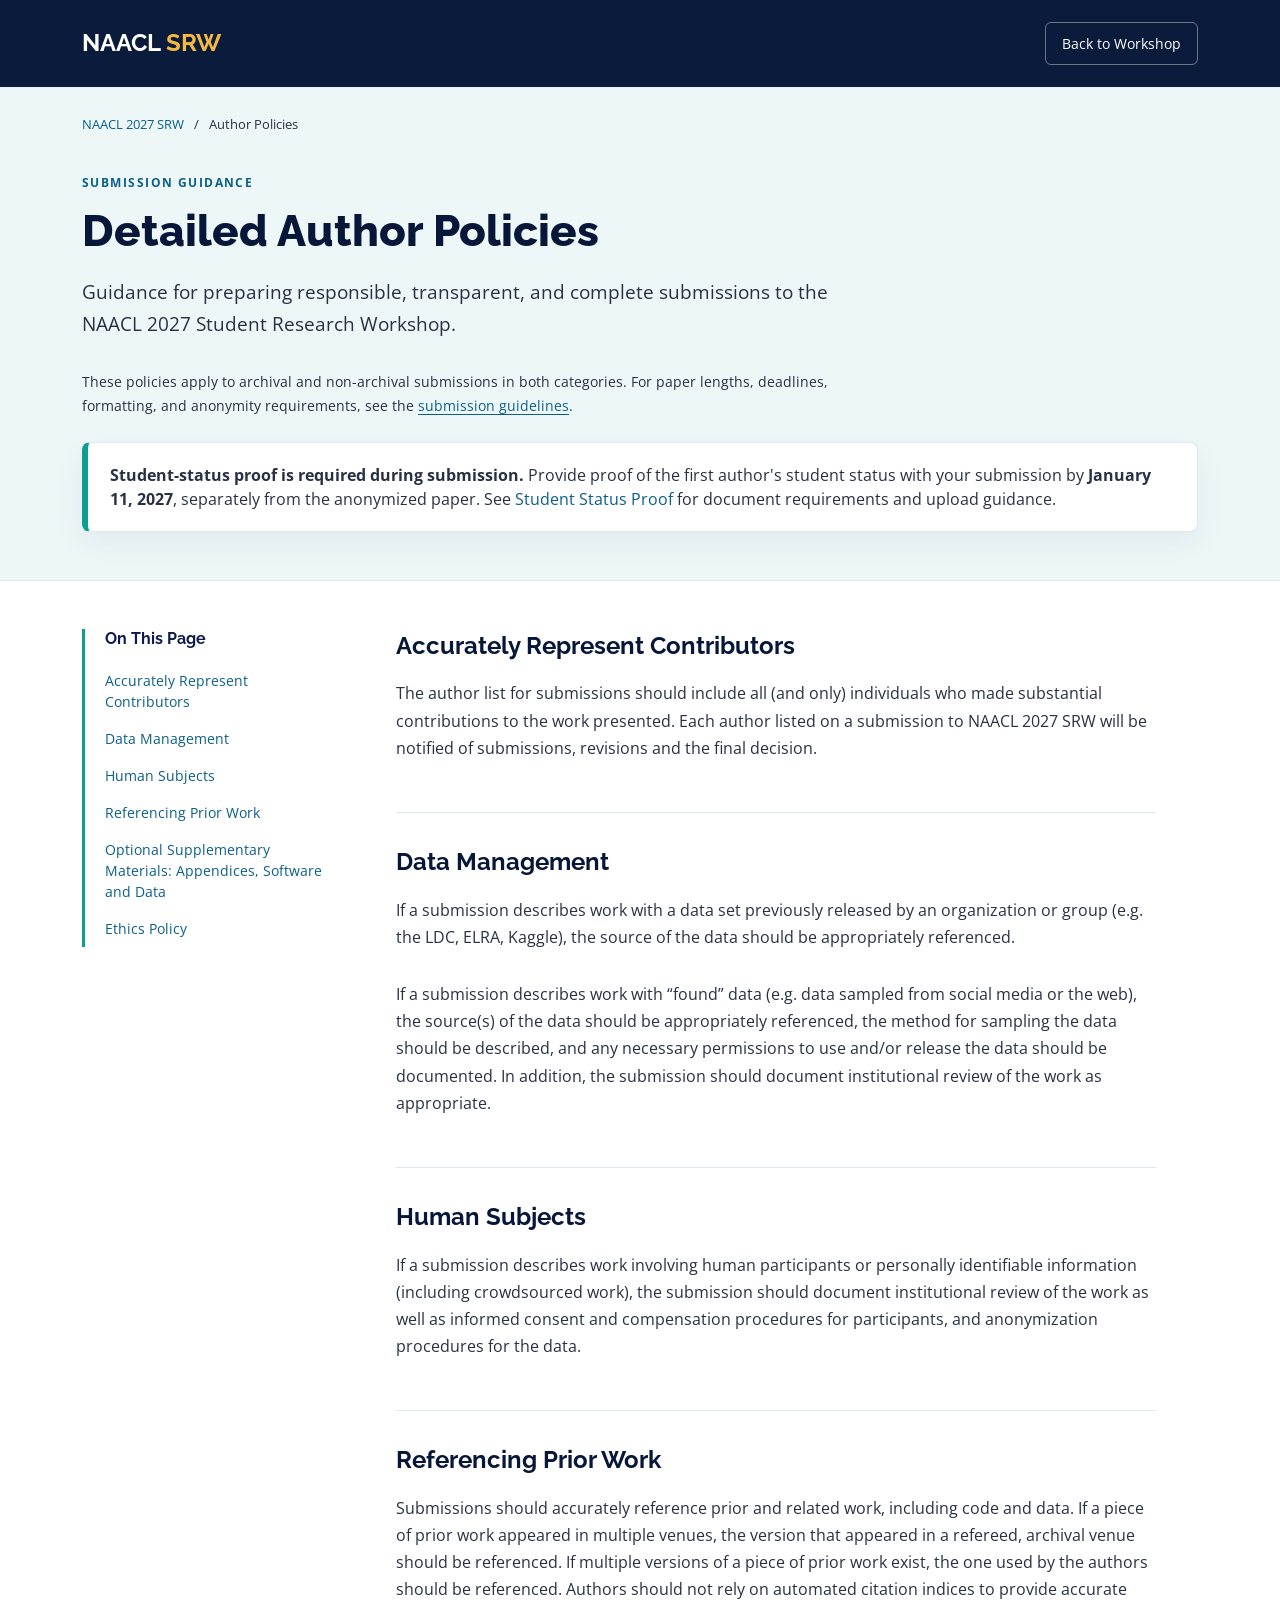
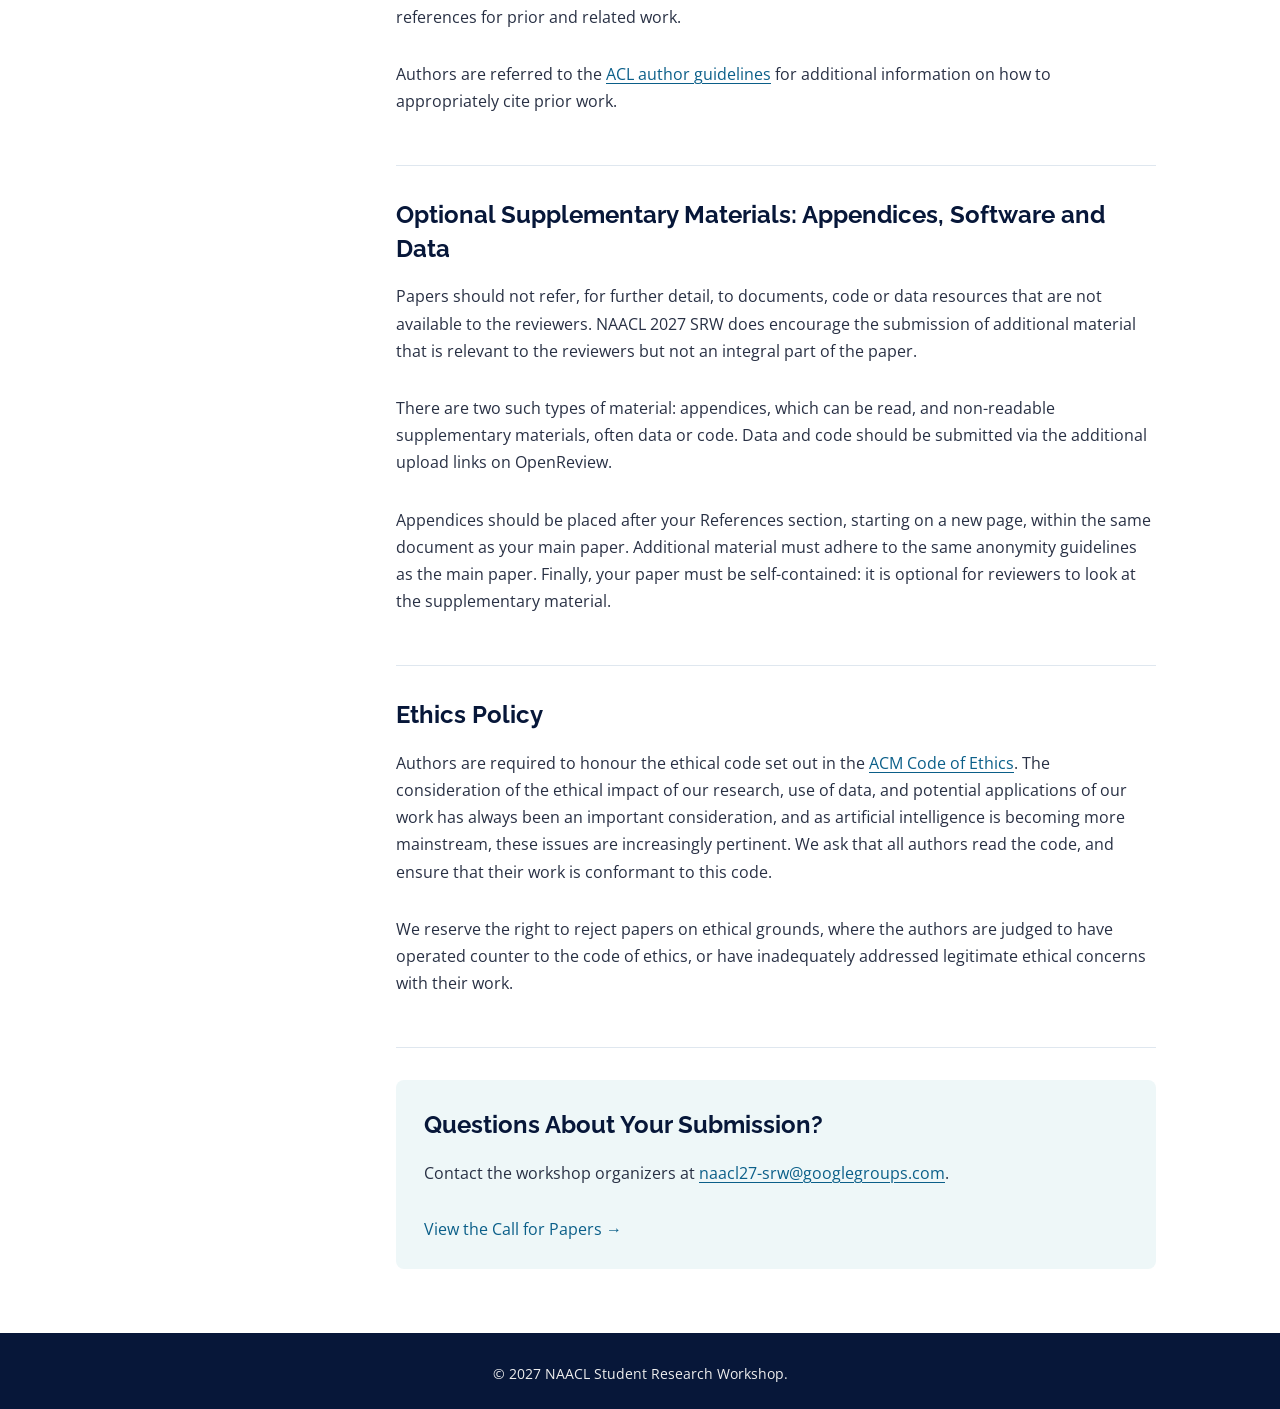
==== commit 123112c4: "update the dates" ====
--- a/author-guidelines.html
+++ b/author-guidelines.html
@@ -31,6 +31,11 @@
         <h1>Detailed Author Policies</h1>
         <p class="policy-intro-copy">Guidance for preparing responsible, transparent, and complete submissions to the NAACL 2027 Student Research Workshop.</p>
         <p class="policy-scope">These policies apply to archival and non-archival submissions in both categories. For paper lengths, deadlines, formatting, and anonymity requirements, see the <a href="index.html#author-guidelines">submission guidelines</a>.</p>
+        <div class="notice-card accent-card mt-4">
+          <strong>Student-status proof is required during submission.</strong> Provide proof of the first author's student status
+          with your submission by <strong>January 11, 2027</strong>, separately from the anonymized paper.
+          See <a href="index.html#student-status-proof">Student Status Proof</a> for document requirements and upload guidance.
+        </div>
       </div>
     </div>
 
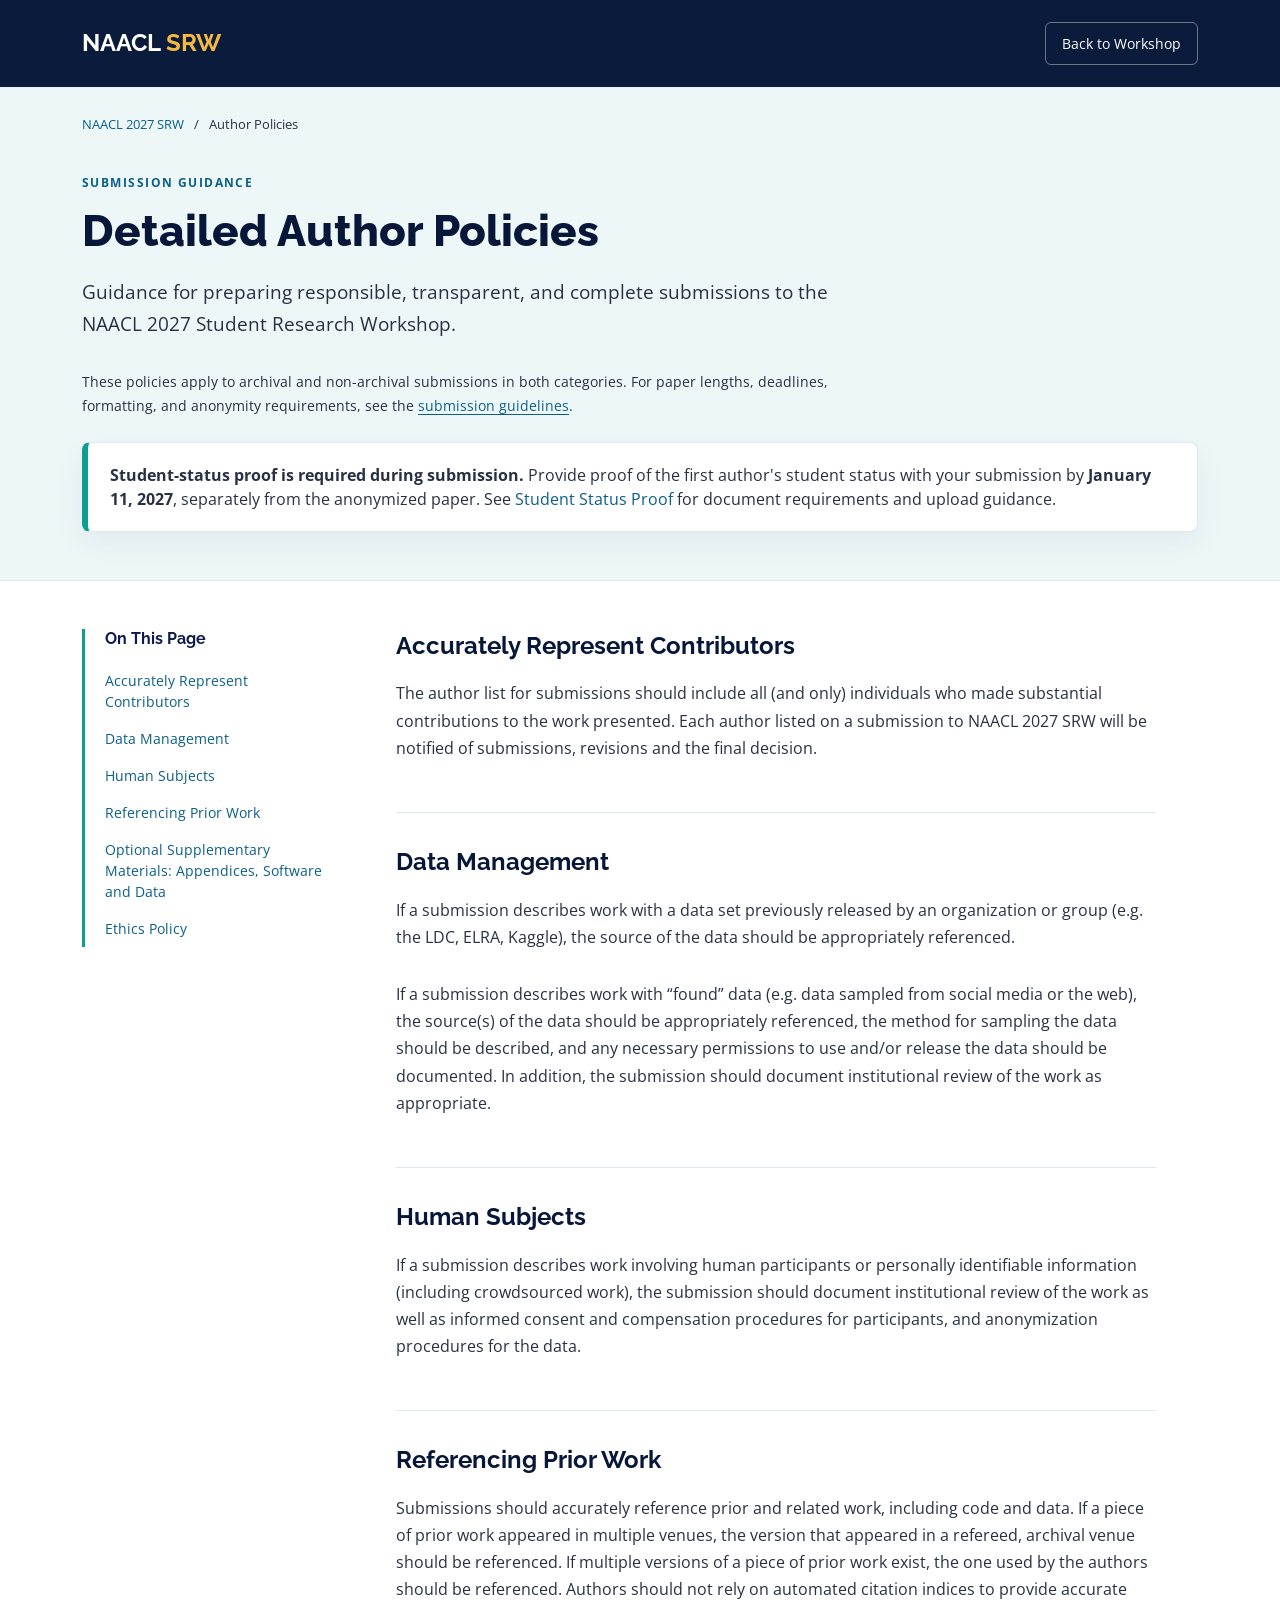
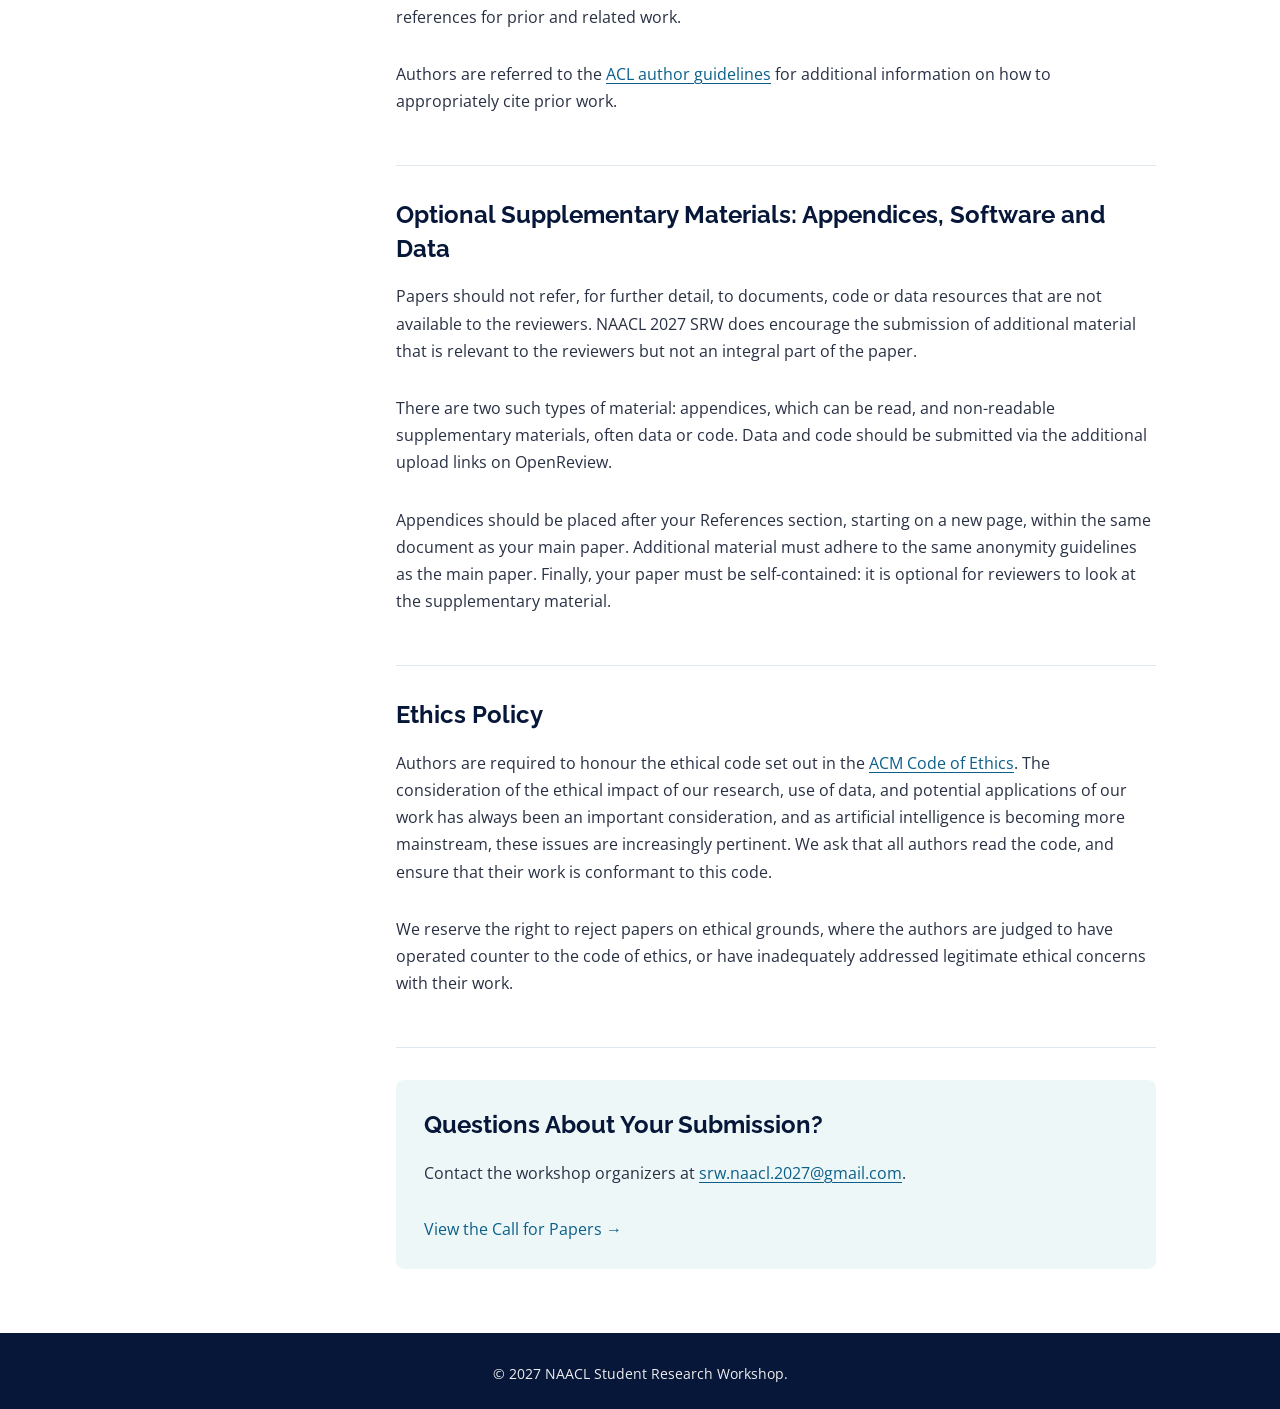
==== commit 4e375d55: "Merge d3dd496bfd1e393733c9389f23b7a3c4c8f04345 into 123112c4c46a8c57ad03a7d85f3b116cfb1e55c8" ====
--- a/author-guidelines.html
+++ b/author-guidelines.html
@@ -90,7 +90,7 @@
           </section>
         <div class="policy-help">
           <h2>Questions About Your Submission?</h2>
-          <p>Contact the workshop organizers at <a href="mailto:naacl27-srw@googlegroups.com">naacl27-srw@googlegroups.com</a>.</p>
+          <p>Contact the workshop organizers at <a href="mailto:srw.naacl.2027@gmail.com">srw.naacl.2027@gmail.com</a>.</p>
           <a href="index.html#cfp">View the Call for Papers &rarr;</a>
         </div>
       </div>
